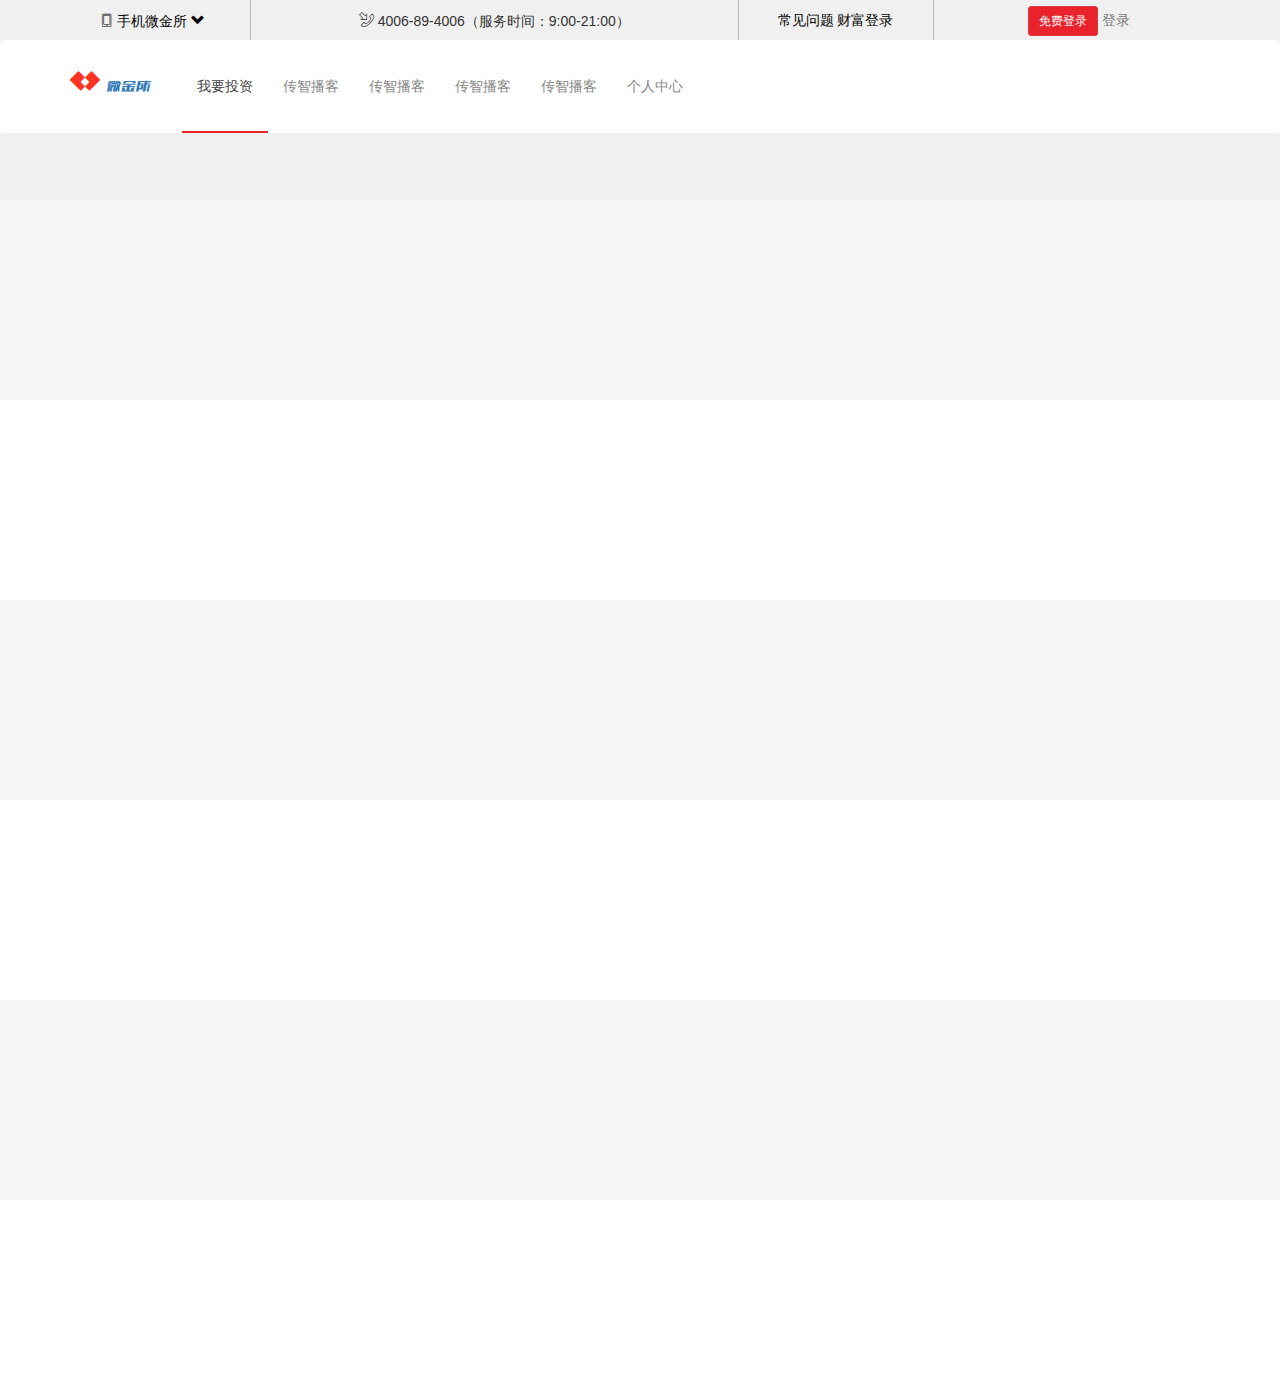
==== demo.html @ 35996779 "first" ====
<!DOCTYPE html>
<html lang="en">
<head>
    <meta charset="UTF-8">
    <meta http-equiv="X-UA-Compatible" content="IE=edge">
    <meta name="viewport" content="width=device-width, initial-scale=1.0,user-scalable=no">
    <title>传智博客-安全互联网的金融交易平台</title>
    <link rel="stylesheet" href="lib/bootstrap/css/bootstrap.css">
    <link rel="stylesheet" href="css/main.css">
<!--[if lt IE 9]>
    <script src="lib/html5shiv/html5shiv.js"></script>
    <script src="lib/respond/respond.src.js"></script>
<![endif]-->
</head>
<body>
<!--头部区域-->
<header id="header">
    <div class="top-bar">
        <div class="container hidden-xs hidden-sm">
            <div class="row">
                <div class="col-md-2 text-center">
                    <a href="#" class="mobil-link"><i class="icon-mobilephone"></i>
                        <span>手机微金所</span>
                        <i class="glyphicon glyphicon-chevron-down"></i>
                    <img src="img/c_06.jpg" alt="扫一下">
                    </a>
                </div>
                <div class="col-md-5 text-center">
                    <i class="icon-telephone"></i>
                    <span>4006-89-4006（服务时间：9:00-21:00）</span>
                </div>
                <div class="col-md-2 text-center">
                    <a href="#">常见问题</a>
                    <a href="#">财富登录</a>
                </div>
                <div class="col-md-3 text-center">
                    <a href="#" class="btn btn-register btn-sm">免费登录</a>
                    <a href="#" class="text-muted" data-toggle="modal" data-target=".modal">登录</a>
                </div>
            </div>
        </div>
    </div>
    <nav class="navbar navbar-itcast" data-spy="affix" data-offset-top="200" data-offset-bottom="1000">
    <div class="container">
        <div class="navbar-header">
            <button type="button" class="navbar-toggle collapsed" data-toggle="collapse" data-target="#bs-example-navbar-collapse-1" aria-expanded="false">
                <span class="sr-only">切换菜单显示</span>
                <span class="icon-bar"></span>
                <span class="icon-bar"></span>
                <span class="icon-bar"></span>
            </button>
            <a class="navbar-brand" href="#">
               <i class="icon-icon"></i>
               <i class="icon-logo"></i>
            </a>
            <div class="collapse navbar-collapse" id="nav_menu">
                <ul class="nav navbar-nav">
                    <li class="active"><a href="#">我要投资 <span class="sr-only">(current)</span></a></li>
                    <li><a href="#">传智播客</a></li>
                    <li><a href="#">传智播客</a></li>
                    <li><a href="#">传智播客</a></li>
                    <li><a href="#">传智播客</a></li>
                </ul>
                <ul class="nav navbar-nav navbar-right hidden-sm ">
                    <li><a href="#">个人中心</a></li>
                </ul>
            </div>
        </div>
    </div>
    </nav>
</header>
<!--头部区域-->
<!--广告轮播-->
<section></section>
<!--广告轮播-->
<!--特色介绍-->
<section></section>
<!--特色介绍-->
<!--立即预约-->
<section></section>
<!--立即预约-->
<!--产品推荐-->
<section></section>
<!--产品推荐-->
<!--新闻列表-->
<section></section>
<!--新闻列表-->
<!--合作伙伴-->
<section></section>
<!--合作伙伴-->
<!--脚注区域-->
<footer></footer>
<!--脚注区域-->



<script src="lib/jquery/jquery.js"></script>
<script src="lib/bootstrap/js/bootstrap.js"></script>
<script src="js/main.js"></script>
</body>
</html>
---- css/main.css ----
/*
*自定义样式
*样式都通过id去限定
*竟可能多使用直接子代选择器

*/
/* 
*公共样式
 */

body {
  font-family: "Helvetica Neue", Helvetica, Microsoft Yahei, Hiragino Sans GB,
    WenQuanYi Micro Hei, sans-serif;
}
body,
html{
    padding: 0;
    margin:0;
}
/*引用字体图标*/
@font-face {
    font-family:'kkk';
    src: url('../font/MiFie-Web-Font.eot') format('embedded-opentype'),
    url('../font/MiFie-Web-Font.svg')format('svg'),
    url('../font/MiFie-Web-Font.ttf')format('truetype'),
    url('../font/MiFie-Web-Font.woff')format('woff');
    font-weight: normal;
    font-style: normal;
}
/*这里选择以icon开头的class与包含 icon的类名*/
[class^="icon-"],[class*=" icon-"]{
    font-family: kkk;
    font-style: normal;

}
.icon-mobilephone::before {
    content: "\e908";
    font-size: 13px;
}
.icon-telephone::before {
    content: "\e909";
    font-size: 15px;
}
.icon-logo::before {
    content: "\e93e";
}

.icon-icon::before {
    content: "\e920";
    font-size: 30px;
    line-height: 30px;
    color: #f32;
}


/**
*头部区域
*/
#header {
  height: 200px;
  background-color: #f0f0f0;
}

#header > .top-bar >.container {
    height: 40px;
    line-height: 40px;
}
#header > .top-bar > .container >.row >div{
    height: 40px;
}
#header > .top-bar > .container >.row >div+div{
    border-left: 1px solid #c0c0c0;
}
#header >.top-bar > .container .col-md-2 a{
    color: #000000;
}
#header >.top-bar > .container .col-md-2 a:hover{
    text-decoration: none;
}
#header .mobil-link > img{
    display: none;
    position: absolute;
    left: 50%;
    margin:-60px;
    top:87px;
}
#header .mobil-link:hover >img {
    display: block;
}
#header #nav_menu{
    float: left;
}

#header .navbar-brand{
    height: 70px;
    padding: 10px 15px;
    line-height: 70px;
    vertical-align: center;
}

#header .navbar-nav > li >a{
    line-height: 60px;
}


 /*bookstrap拓展*/
.navbar-itcast {
    background-color: #fff;
    border-bottom-color: #f0f0f0;
    margin-bottom: 0;
    width: 100%;
    z-index: 1;
    top: 0;
}

.navbar-itcast .navbar-brand {
    height: 70px;
    padding: 10px 15px;
}

.navbar-itcast .navbar-brand:hover,
.navbar-itcast .navbar-brand:focus {
    color: #5e5e5e;
    background-color: transparent;
}

.navbar-itcast .navbar-text {
    color: #777;
}

.navbar-itcast .navbar-nav > li > a {
    color: #878787;
    font-size: 1.4rem;
    line-height: 38px;
}


/*@media screen and (min-width: 992px) {
  .navbar-itcast .navbar-nav > li > a {
    font-size: 1.6rem;
  }
}*/

.navbar-itcast .navbar-nav > li > a:hover,
.navbar-itcast .navbar-nav > li > a:focus {
    color: #424242;
    background-color: transparent;
    border-bottom: 2px solid #e9232c;
}

.navbar-itcast .navbar-nav > .active > a,
.navbar-itcast .navbar-nav > .active > a:hover,
.navbar-itcast .navbar-nav > .active > a:focus {
    color: #424242;
    background-color: #fff;
    border-bottom: 2px solid #e9232c;
}

.navbar-itcast .navbar-nav > .disabled > a,
.navbar-itcast .navbar-nav > .disabled > a:hover,
.navbar-itcast .navbar-nav > .disabled > a:focus {
    color: #ccc;
    background-color: transparent;
}

.navbar-itcast .navbar-toggle {
    border-color: #ddd;
    margin-top: 18px;
    margin-bottom: 18px;
}

.navbar-itcast .navbar-toggle:hover,
.navbar-itcast .navbar-toggle:focus {
    background-color: #ddd;
}

.navbar-itcast .navbar-toggle .icon-bar {
    background-color: #888;
}

.navbar-itcast .navbar-collapse,
.navbar-itcast .navbar-form {
    border-color: #e7e7e7;
}

.navbar-itcast .navbar-nav > .open > a,
.navbar-itcast .navbar-nav > .open > a:hover,
.navbar-itcast .navbar-nav > .open > a:focus {
    color: #555;
    background-color: #e7e7e7;
}

@media (max-width: 767px) {
    .navbar-itcast .navbar-nav .open .dropdown-menu > li > a {
        color: #777;
    }
    .navbar-itcast .navbar-nav .open .dropdown-menu > li > a:hover,
    .navbar-itcast .navbar-nav .open .dropdown-menu > li > a:focus {
        color: #333;
        background-color: transparent;
    }
    .navbar-itcast .navbar-nav .open .dropdown-menu > .active > a,
    .navbar-itcast .navbar-nav .open .dropdown-menu > .active > a:hover,
    .navbar-itcast .navbar-nav .open .dropdown-menu > .active > a:focus {
        color: #555;
        background-color: #e7e7e7;
    }
    .navbar-itcast .navbar-nav .open .dropdown-menu > .disabled > a,
    .navbar-itcast .navbar-nav .open .dropdown-menu > .disabled > a:hover,
    .navbar-itcast .navbar-nav .open .dropdown-menu > .disabled > a:focus {
        color: #ccc;
        background-color: transparent;
    }
}

.navbar-itcast .navbar-link {
    color: #777;
}

.navbar-itcast .navbar-link:hover {
    color: #333;
}

.navbar-itcast .btn-link {
    color: #777;
}

.navbar-itcast .btn-link:hover,
.navbar-itcast .btn-link:focus {
    color: #333;
}

.navbar-itcast .btn-link[disabled]:hover,
fieldset[disabled] .navbar-itcast .btn-link:hover,
.navbar-itcast .btn-link[disabled]:focus,
fieldset[disabled] .navbar-itcast .btn-link:focus {
    color: #ccc;
}


.btn-register {
    color: #FFFFFF;
    background-color: #E9232C;
    border-color: #DB3B43;
}

.btn-register:hover,
.btn-register:focus,
.btn-register:active,
.btn-register.active,
.open .dropdown-toggle.btn-register {
    color: #FFFFFF;
    background-color: #E9232C;
    border-color: #DB3B43;
}

.btn-register:active,
.btn-register.active,
.open .dropdown-toggle.btn-register {
    background-image: none;
}

.btn-register.disabled,
.btn-register[disabled],
fieldset[disabled] .btn-register,
.btn-register.disabled:hover,
.btn-register[disabled]:hover,
fieldset[disabled] .btn-register:hover,
.btn-register.disabled:focus,
.btn-register[disabled]:focus,
fieldset[disabled] .btn-register:focus,
.btn-register.disabled:active,
.btn-register[disabled]:active,
fieldset[disabled] .btn-register:active,
.btn-register.disabled.active,
.btn-register[disabled].active,
fieldset[disabled] .btn-register.active {
    background-color: #E9232C;
    border-color: #DB3B43;
}

.btn-register .badge {
    color: #E9232C;
    background-color: #FFFFFF;
}

/*#header > .top-bar >.container > .row div{*/
/*    height: 40px;*/
/*    background-color: #ccc;*/
/*}*/

#header > .nav {
    border-bottom: 1px solid #c0c0c0;
}


/**
*测试样式区域
*/
section {
  height: 200px;
  background-color: #fff;
}
section:nth-of-type(2n + 1) {
  background-color: #f5f5f5;
}

/**
*脚注区域
*/
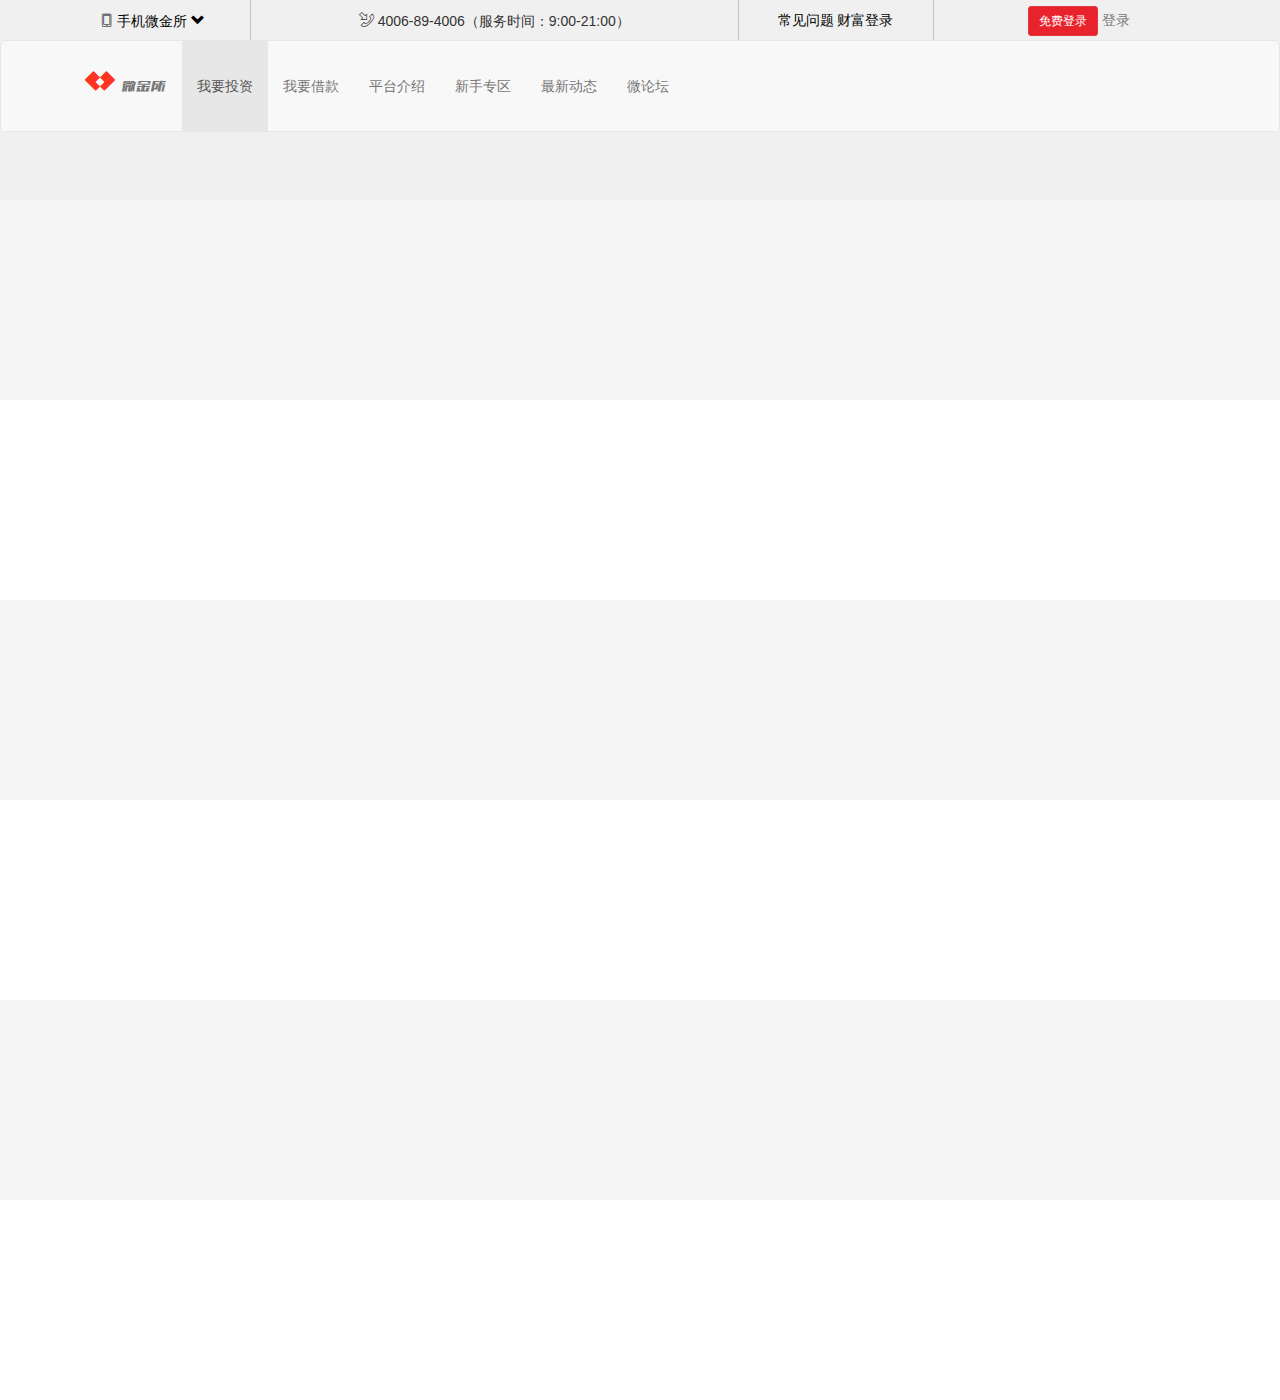
==== commit 97aff746: "first" ====
--- a/demo.html
+++ b/demo.html
@@ -40,34 +40,44 @@
             </div>
         </div>
     </div>
-    <nav class="navbar navbar-itcast" data-spy="affix" data-offset-top="200" data-offset-bottom="1000">
-    <div class="container">
-        <div class="navbar-header">
-            <button type="button" class="navbar-toggle collapsed" data-toggle="collapse" data-target="#bs-example-navbar-collapse-1" aria-expanded="false">
-                <span class="sr-only">切换菜单显示</span>
-                <span class="icon-bar"></span>
-                <span class="icon-bar"></span>
-                <span class="icon-bar"></span>
-            </button>
-            <a class="navbar-brand" href="#">
-               <i class="icon-icon"></i>
-               <i class="icon-logo"></i>
-            </a>
-            <div class="collapse navbar-collapse" id="nav_menu">
+<!--    导航部分-->
+    <nav class="navbar navbar-mianbao">
+        <div class="container">
+        <div class="container-fluid">
+            <!-- Brand and toggle get grouped for better mobile display -->
+            <div class="navbar-header">
+                <button type="button" class="navbar-toggle collapsed" data-toggle="collapse" data-target="#bs-example-navbar-collapse-1" aria-expanded="false">
+                    <span class="sr-only">面包线</span>
+                    <span class="icon-bar"></span>
+                    <span class="icon-bar"></span>
+                    <span class="icon-bar"></span>
+                </button>
+                <a class="navbar-brand" href="#">
+                    <i class="icon-icon"></i>
+                    <i class="icon-logo"></i>
+                </a>
+            </div>
+            <!-- Collect the nav links, forms, and other content for toggling -->
+            <div class="collapse navbar-collapse" id="bs-example-navbar-collapse-1">
                 <ul class="nav navbar-nav">
                     <li class="active"><a href="#">我要投资 <span class="sr-only">(current)</span></a></li>
-                    <li><a href="#">传智播客</a></li>
-                    <li><a href="#">传智播客</a></li>
-                    <li><a href="#">传智播客</a></li>
-                    <li><a href="#">传智播客</a></li>
+                    <li><a href="#">我要借款</a></li>
+                    <li><a href="#">平台介绍</a></li>
+                    <li><a href="#">新手专区</a></li>
+                    <li><a href="#">最新动态</a></li>
+                    <li><a href="#">微论坛</a></li>
+
                 </ul>
-                <ul class="nav navbar-nav navbar-right hidden-sm ">
-                    <li><a href="#">个人中心</a></li>
-                </ul>
-            </div>
+
+            </div><!-- /.navbar-collapse -->
+        </div><!-- /.container-fluid -->
         </div>
-    </div>
     </nav>
+
+
+
+
+
 </header>
 <!--头部区域-->
 <!--广告轮播-->
--- a/css/main.css
+++ b/css/main.css
@@ -2,7 +2,6 @@
 *自定义样式
 *样式都通过id去限定
 *竟可能多使用直接子代选择器
-
 */
 /* 
 *公共样式
@@ -103,36 +102,6 @@
 }
 
 
- /*bookstrap拓展*/
-.navbar-itcast {
-    background-color: #fff;
-    border-bottom-color: #f0f0f0;
-    margin-bottom: 0;
-    width: 100%;
-    z-index: 1;
-    top: 0;
-}
-
-.navbar-itcast .navbar-brand {
-    height: 70px;
-    padding: 10px 15px;
-}
-
-.navbar-itcast .navbar-brand:hover,
-.navbar-itcast .navbar-brand:focus {
-    color: #5e5e5e;
-    background-color: transparent;
-}
-
-.navbar-itcast .navbar-text {
-    color: #777;
-}
-
-.navbar-itcast .navbar-nav > li > a {
-    color: #878787;
-    font-size: 1.4rem;
-    line-height: 38px;
-}
 
 
 /*@media screen and (min-width: 992px) {
@@ -141,102 +110,145 @@
   }
 }*/
 
-.navbar-itcast .navbar-nav > li > a:hover,
-.navbar-itcast .navbar-nav > li > a:focus {
-    color: #424242;
+/*#header > .top-bar >.container > .row div{*/
+/*    height: 40px;*/
+/*    background-color: #ccc;*/
+/*}*/
+
+#header > .nav {
+    border-bottom: 1px solid #c0c0c0;
+}
+
+
+/**
+*测试样式区域
+*/
+section {
+  height: 200px;
+  background-color: #fff;
+}
+section:nth-of-type(2n + 1) {
+  background-color: #f5f5f5;
+}
+
+/**
+*脚注区域
+*/
+
+
+
+
+
+
+
+
+
+
+
+
+/*bookstrap拓展*/
+
+
+/*面包线导航栏*/
+.navbar-mianbao {
+    background-color: #f8f8f8;
+    border-color: #e7e7e7;
+}
+.navbar-mianbao .navbar-brand {
+    color: #777;
+}
+.navbar-mianbao .navbar-brand:hover,
+.navbar-mianbao .navbar-brand:focus {
+    color: #5e5e5e;
     background-color: transparent;
-    border-bottom: 2px solid #e9232c;
-}
-
-.navbar-itcast .navbar-nav > .active > a,
-.navbar-itcast .navbar-nav > .active > a:hover,
-.navbar-itcast .navbar-nav > .active > a:focus {
-    color: #424242;
-    background-color: #fff;
-    border-bottom: 2px solid #e9232c;
-}
-
-.navbar-itcast .navbar-nav > .disabled > a,
-.navbar-itcast .navbar-nav > .disabled > a:hover,
-.navbar-itcast .navbar-nav > .disabled > a:focus {
+}
+.navbar-mianbao .navbar-text {
+    color: #777;
+}
+.navbar-mianbao .navbar-nav > li > a {
+    color: #777;
+}
+.navbar-mianbao .navbar-nav > li > a:hover,
+.navbar-mianbao .navbar-nav > li > a:focus {
+    color: #333;
+    background-color: transparent;
+}
+.navbar-mianbao .navbar-nav > .active > a,
+.navbar-mianbao .navbar-nav > .active > a:hover,
+.navbar-mianbao .navbar-nav > .active > a:focus {
+    color: #555;
+    background-color: #e7e7e7;
+}
+.navbar-mianbao .navbar-nav > .disabled > a,
+.navbar-mianbao .navbar-nav > .disabled > a:hover,
+.navbar-mianbao .navbar-nav > .disabled > a:focus {
     color: #ccc;
     background-color: transparent;
 }
-
-.navbar-itcast .navbar-toggle {
+.navbar-mianbao .navbar-toggle {
     border-color: #ddd;
-    margin-top: 18px;
-    margin-bottom: 18px;
-}
-
-.navbar-itcast .navbar-toggle:hover,
-.navbar-itcast .navbar-toggle:focus {
+}
+.navbar-mianbao .navbar-toggle:hover,
+.navbar-mianbao .navbar-toggle:focus {
     background-color: #ddd;
 }
-
-.navbar-itcast .navbar-toggle .icon-bar {
+.navbar-mianbao .navbar-toggle .icon-bar {
     background-color: #888;
 }
-
-.navbar-itcast .navbar-collapse,
-.navbar-itcast .navbar-form {
+.navbar-mianbao .navbar-collapse,
+.navbar-mianbao .navbar-form {
     border-color: #e7e7e7;
 }
-
-.navbar-itcast .navbar-nav > .open > a,
-.navbar-itcast .navbar-nav > .open > a:hover,
-.navbar-itcast .navbar-nav > .open > a:focus {
+.navbar-mianbao .navbar-nav > .open > a,
+.navbar-mianbao .navbar-nav > .open > a:hover,
+.navbar-mianbao .navbar-nav > .open > a:focus {
     color: #555;
     background-color: #e7e7e7;
 }
-
 @media (max-width: 767px) {
-    .navbar-itcast .navbar-nav .open .dropdown-menu > li > a {
+    .navbar-mianbao .navbar-nav .open .dropdown-menu > li > a {
         color: #777;
     }
-    .navbar-itcast .navbar-nav .open .dropdown-menu > li > a:hover,
-    .navbar-itcast .navbar-nav .open .dropdown-menu > li > a:focus {
+    .navbar-mianbao .navbar-nav .open .dropdown-menu > li > a:hover,
+    .navbar-mianbao .navbar-nav .open .dropdown-menu > li > a:focus {
         color: #333;
         background-color: transparent;
     }
-    .navbar-itcast .navbar-nav .open .dropdown-menu > .active > a,
-    .navbar-itcast .navbar-nav .open .dropdown-menu > .active > a:hover,
-    .navbar-itcast .navbar-nav .open .dropdown-menu > .active > a:focus {
+    .navbar-mianbao .navbar-nav .open .dropdown-menu > .active > a,
+    .navbar-mianbao .navbar-nav .open .dropdown-menu > .active > a:hover,
+    .navbar-mianbao .navbar-nav .open .dropdown-menu > .active > a:focus {
         color: #555;
         background-color: #e7e7e7;
     }
-    .navbar-itcast .navbar-nav .open .dropdown-menu > .disabled > a,
-    .navbar-itcast .navbar-nav .open .dropdown-menu > .disabled > a:hover,
-    .navbar-itcast .navbar-nav .open .dropdown-menu > .disabled > a:focus {
+    .navbar-mianbao .navbar-nav .open .dropdown-menu > .disabled > a,
+    .navbar-mianbao .navbar-nav .open .dropdown-menu > .disabled > a:hover,
+    .navbar-mianbao .navbar-nav .open .dropdown-menu > .disabled > a:focus {
         color: #ccc;
         background-color: transparent;
     }
 }
-
-.navbar-itcast .navbar-link {
-    color: #777;
-}
-
-.navbar-itcast .navbar-link:hover {
+.navbar-mianbao .navbar-link {
+    color: #777;
+}
+.navbar-mianbao .navbar-link:hover {
     color: #333;
 }
-
-.navbar-itcast .btn-link {
-    color: #777;
-}
-
-.navbar-itcast .btn-link:hover,
-.navbar-itcast .btn-link:focus {
+.navbar-mianbao .btn-link {
+    color: #777;
+}
+.navbar-mianbao .btn-link:hover,
+.navbar-mianbao .btn-link:focus {
     color: #333;
 }
-
-.navbar-itcast .btn-link[disabled]:hover,
-fieldset[disabled] .navbar-itcast .btn-link:hover,
-.navbar-itcast .btn-link[disabled]:focus,
-fieldset[disabled] .navbar-itcast .btn-link:focus {
+.navbar-mianbao .btn-link[disabled]:hover,
+fieldset[disabled] .navbar-mianbao .btn-link:hover,
+.navbar-mianbao .btn-link[disabled]:focus,
+fieldset[disabled] .navbar-mianbao .btn-link:focus {
     color: #ccc;
 }
 
+
+/*top-bar部分的拓展*/
 
 .btn-register {
     color: #FFFFFF;
@@ -283,28 +295,3 @@
     color: #E9232C;
     background-color: #FFFFFF;
 }
-
-/*#header > .top-bar >.container > .row div{*/
-/*    height: 40px;*/
-/*    background-color: #ccc;*/
-/*}*/
-
-#header > .nav {
-    border-bottom: 1px solid #c0c0c0;
-}
-
-
-/**
-*测试样式区域
-*/
-section {
-  height: 200px;
-  background-color: #fff;
-}
-section:nth-of-type(2n + 1) {
-  background-color: #f5f5f5;
-}
-
-/**
-*脚注区域
-*/
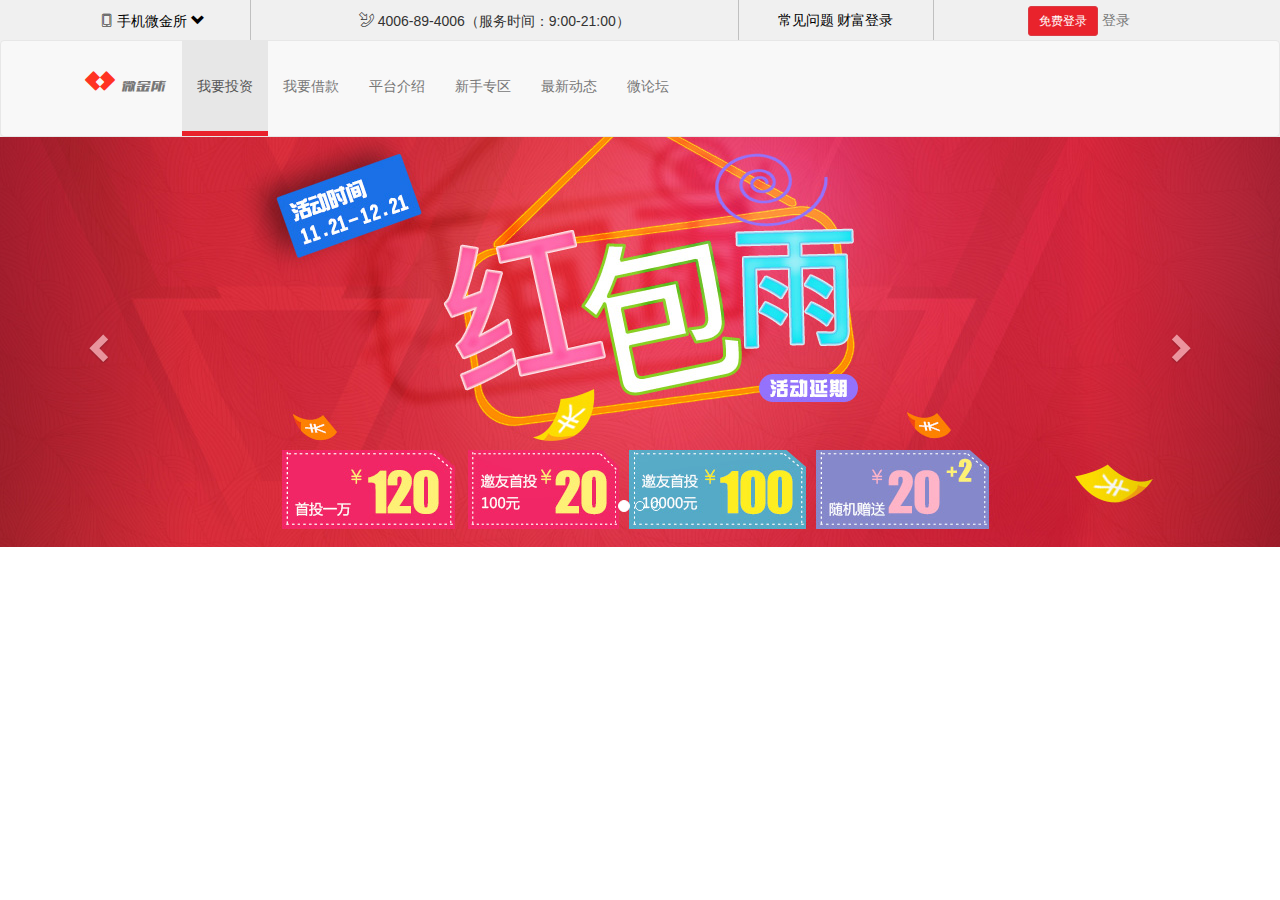
==== commit 56375d88: "rm -r -f .idea/" ====
--- a/demo.html
+++ b/demo.html
@@ -13,7 +13,7 @@
 <![endif]-->
 </head>
 <body>
-<!--头部区域-->
+<!--头部区域开始-->
 <header id="header">
     <div class="top-bar">
         <div class="container hidden-xs hidden-sm">
@@ -68,39 +68,85 @@
                     <li><a href="#">微论坛</a></li>
 
                 </ul>
-
             </div><!-- /.navbar-collapse -->
         </div><!-- /.container-fluid -->
         </div>
     </nav>
 
 
+</header>
+<!--头部区域结束-->
+
+<!--广告轮播开始-->
+<section id="home_lunbotu" class="carousel slide" data-ride="carousel">
+
+        <!-- 轮播图中间小点部分 -->
+        <ol class="carousel-indicators">
+            <li data-target="#home_lunbotu" data-slide-to="0" class="active"></li>
+            <li data-target="#home_lunbotu" data-slide-to="1"></li>
+            <li data-target="#home_lunbotu" data-slide-to="2"></li>
+        </ol>
+
+        <!-- 中间轮播图部分 -->
+        <div class="carousel-inner" role="listbox">
+            <div class="item active">
+                <div class="item-image" data-image-large="img/slide_01_2000x410.jpg" data-image-small="img/slide_01_640x340.jpg" data-image-alt="哈哈" style="background-image: url(img/slide_01_2000x410.jpg);">
+                    <img src="img/slide_01_2000x410.jpg" alt="">
+                </div>
+            </div>
+            <div class="item">
+                <div class="item-image" data-image-large="img/slide_02_2000x410.jpg" data-image-small="img/slide_02_640x340.jpg" data-image-alt="哈哈" style="background-image: url(img/slide_02_2000x410.jpg);">
+                    <img src="img/slide_02_2000x410.jpg" alt="">
+                </div>
+            </div>
+            <div class="item">
+                <div class="item-image" data-image-large="img/slide_03_2000x410.jpg" data-image-small="img/slide_03_640x340.jpg" data-image-alt="哈哈" style="background-image: url(img/slide_03_2000x410.jpg);">
+                    <img src="img/slide_03_2000x410.jpg" alt="">
+                </div>
+            </div>
+        </div>
+
+        <!-- 这里是控制左右两边的左右按钮 -->
+          <!-- Controls -->
+    <a class="left carousel-control" href="#home_lunbotu" role="button" data-slide="prev">
+        <span class="glyphicon glyphicon-chevron-left" aria-hidden="true"></span>
+        <span class="sr-only">Previous</span>
+    </a>
+    <a class="right carousel-control" href="#home_lunbotu" role="button" data-slide="next">
+        <span class="glyphicon glyphicon-chevron-right" aria-hidden="true"></span>
+        <span class="sr-only">Next</span>
+    </a>
 
 
+</section>
+<!--广告轮播结束-->
 
-</header>
-<!--头部区域-->
-<!--广告轮播-->
+<!--特色介绍开始-->
+<section>
+
+
+</section>
+<!--特色介绍结束-->
+
+<!--立即预约开始-->
 <section></section>
-<!--广告轮播-->
-<!--特色介绍-->
+<!--立即预约结束-->
+
+<!--产品推荐开始-->
 <section></section>
-<!--特色介绍-->
-<!--立即预约-->
+<!--产品推荐结束-->
+
+<!--新闻列表开始-->
 <section></section>
-<!--立即预约-->
-<!--产品推荐-->
+<!--新闻列表结束-->
+
+<!--合作伙伴开始-->
 <section></section>
-<!--产品推荐-->
-<!--新闻列表-->
-<section></section>
-<!--新闻列表-->
-<!--合作伙伴-->
-<section></section>
-<!--合作伙伴-->
-<!--脚注区域-->
+<!--合作伙伴结束-->
+
+<!--脚注区域开始-->
 <footer></footer>
-<!--脚注区域-->
+<!--脚注区域结束-->
 
 
 
--- a/css/main.css
+++ b/css/main.css
@@ -53,10 +53,9 @@
 
 
 /**
-*头部区域
+*头部区域开始
 */
 #header {
-  height: 200px;
   background-color: #f0f0f0;
 }
 
@@ -98,9 +97,23 @@
 }
 
 #header .navbar-nav > li >a{
-    line-height: 60px;
-}
-
+     line-height: 60px;
+
+ }
+#header .navbar-nav > li.active a{
+    border-bottom: 5px solid #E9232C;
+}
+#header .navbar-nav > li a:hover{
+    border-bottom: 5px solid #E9232C;
+}
+
+
+#header .navbar-mianbao {
+    margin-bottom: 0;
+}
+#header > .nav {
+    border-bottom: 1px solid #c0c0c0;
+}
 
 
 
@@ -115,21 +128,41 @@
 /*    background-color: #ccc;*/
 /*}*/
 
-#header > .nav {
-    border-bottom: 1px solid #c0c0c0;
-}
+
+/**
+*头部区域结束
+*/
+
+
 
 
 /**
 *测试样式区域
 */
-section {
-  height: 200px;
-  background-color: #fff;
-}
-section:nth-of-type(2n + 1) {
-  background-color: #f5f5f5;
-}
+/*轮播图开始*/
+#home_lunbotu .carousel-inner .item-image{
+    background-position: center center;
+    background-size: cover;
+    width: 100%;
+    overflow: hidden;
+    text-align: center;
+}
+
+#home_lunbotu .carousel-inner .item-image img{
+    width: 100%;
+}
+
+/*这里是屏幕宽度大于768px的时候执行*/
+@media screen and (min-width: 768px){
+    #home_lunbotu .carousel-inner .item-image{
+        height: 410px;
+    }
+    #home_lunbotu .carousel-inner .item-image img{
+        display: none;
+    }
+
+}
+
 
 /**
 *脚注区域
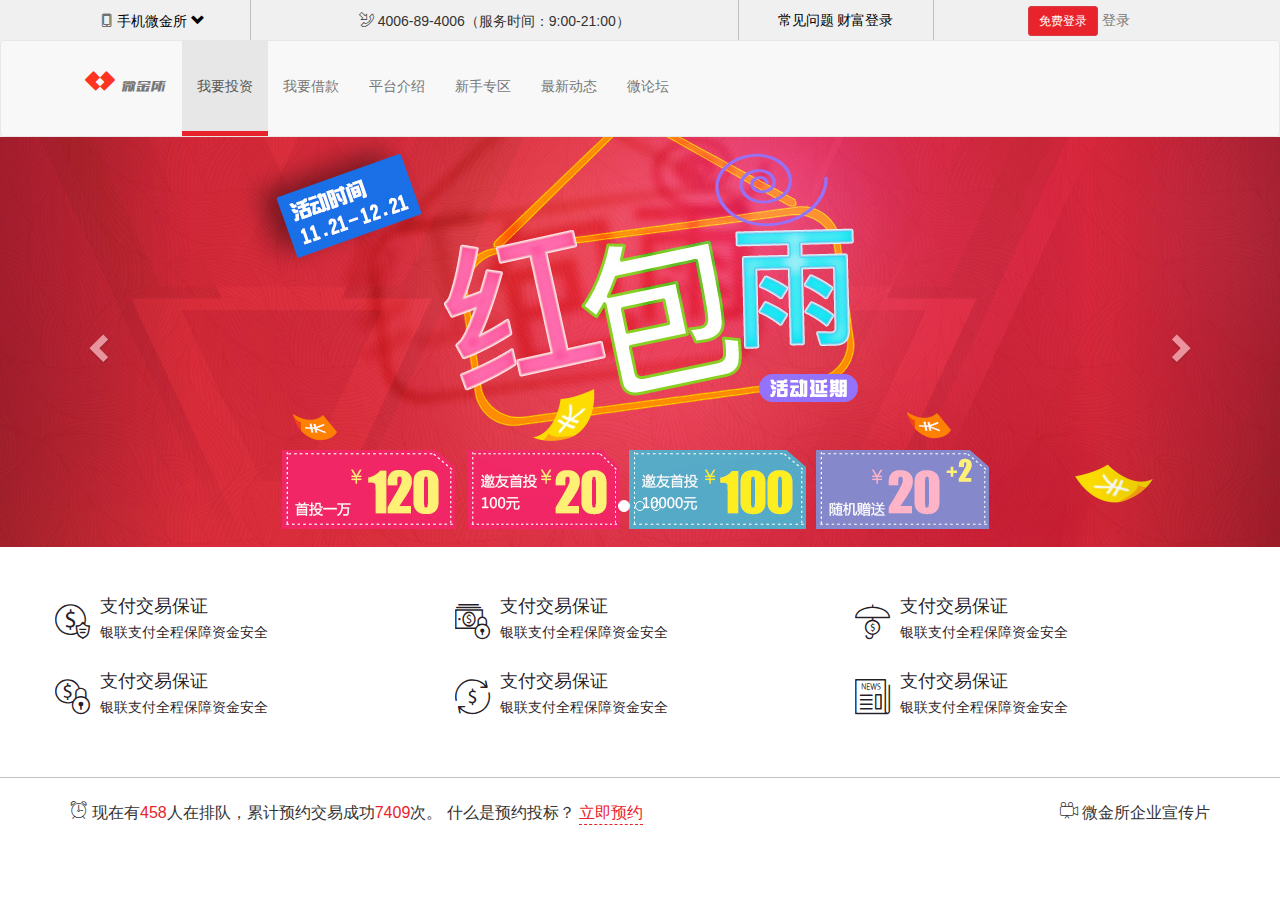
==== commit 2262d41a: "rm -r -f .idea/" ====
--- a/demo.html
+++ b/demo.html
@@ -122,14 +122,107 @@
 <!--广告轮播结束-->
 
 <!--特色介绍开始-->
-<section>
-
-
+<section id="features" class="hidden-xs">
+    <div class="container">
+        <div class="row">
+            <div class="col-md-4 col-sm-6">
+                <a href="">
+                    <div class="media">
+                        <div class="media-left">
+                            <i class="icon-uniE907"></i>
+                        </div>
+                        <div class="media-body">
+                            <h4 class="media-heading">支付交易保证</h4>
+                            <p>银联支付全程保障资金安全</p>
+
+                        </div>
+                    </div>
+                </a>
+            </div>
+            <div class="col-md-4 col-sm-6">
+                <a href="">
+                    <div class="media">
+                        <div class="media-left">
+                            <i class="icon-uniE903"></i>
+                        </div>
+                        <div class="media-body">
+                            <h4 class="media-heading">支付交易保证</h4>
+                            <p>银联支付全程保障资金安全</p>
+
+                        </div>
+                    </div>
+                </a>
+            </div>
+            <div class="col-md-4 col-sm-6">
+                <a href="">
+                    <div class="media">
+                        <div class="media-left">
+                            <i class="icon-uniE901"></i>
+                        </div>
+                        <div class="media-body">
+                            <h4 class="media-heading">支付交易保证</h4>
+                            <p>银联支付全程保障资金安全</p>
+
+                        </div>
+                    </div>
+                </a>
+            </div>
+            <div class="col-md-4 col-sm-6">
+                <a href="">
+                    <div class="media">
+                        <div class="media-left">
+                            <i class="icon-uniE900"></i>
+                        </div>
+                        <div class="media-body">
+                            <h4 class="media-heading">支付交易保证</h4>
+                            <p>银联支付全程保障资金安全</p>
+
+                        </div>
+                    </div>
+                </a>
+            </div>
+            <div class="col-md-4 col-sm-6">
+                <a href="">
+                    <div class="media">
+                        <div class="media-left">
+                            <i class="icon-uniE904"></i>
+                        </div>
+                        <div class="media-body">
+                            <h4 class="media-heading">支付交易保证</h4>
+                            <p>银联支付全程保障资金安全</p>
+
+                        </div>
+                    </div>
+                </a>
+            </div>
+            <div class="col-md-4 col-sm-6">
+                <a href="">
+                    <div class="media">
+                        <div class="media-left">
+                            <i class="icon-uniE902"></i>
+                        </div>
+                        <div class="media-body">
+                            <h4 class="media-heading">支付交易保证</h4>
+                            <p>银联支付全程保障资金安全</p>
+
+                        </div>
+                    </div>
+                </a>
+            </div>
+        </div>
+    </div>
 </section>
 <!--特色介绍结束-->
 
 <!--立即预约开始-->
-<section></section>
+<section id="booking">
+   <div class="container">
+       <div class="pull-left">
+           <p><i class="icon-uniE906"></i>现在有<span>458</span>人在排队，累计预约交易成功<span>7409</span>次。 什么是预约投标？ <a href="#">立即预约</a></p>
+       </div>
+       <div class="pull-right hidden-xs hidden-sm"><i class="icon-uniE905"></i>微金所企业宣传片</div>
+   </div>
+</section>
 <!--立即预约结束-->
 
 <!--产品推荐开始-->
--- a/css/main.css
+++ b/css/main.css
@@ -165,15 +165,86 @@
 
 
 /**
-*脚注区域
-*/
-
-
-
-
-
-
-
+*特色部分开始
+*/
+#features > .container{
+    padding: 40px 0;
+}
+
+#features .media {
+    padding:10px 0;
+}
+
+
+#features > .container a{
+    text-decoration: none;
+    color: rgba(30, 24, 31, 0.97);
+}
+#features > .container a:hover{
+
+    color: #E9232C;
+}
+
+
+.icon-uniE907:before {
+    content: "\e907";
+    font-size: 35px;
+
+}
+.icon-uniE903:before {
+    content: "\e903";
+    font-size: 35px;
+}
+.icon-uniE901:before {
+    content: "\e901";
+    font-size: 35px;
+}
+
+.icon-uniE900:before {
+    content: "\e900";
+    font-size: 35px;
+}
+
+.icon-uniE904:before {
+    content: "\e904";
+    font-size: 35px;
+}
+.icon-uniE902:before {
+    content: "\e902";
+    font-size: 35px;
+}
+
+/**
+*特色部分结束
+*/
+
+/*booking部分*/
+#booking {
+    padding: 20px 0;
+    border-top: 1px solid #c0c0c0;
+    font-size: 16px;
+}
+#booking span{
+    color: #E9232C;
+}
+#booking a{
+    color: #E9232C;
+    display: inline-block;
+    text-decoration: none;
+    border-bottom: 1px dashed #E9232C;
+}
+#booking i{
+    display: inline-block;
+    padding-right: 4px;
+    font-size: 18px;
+}
+
+.icon-uniE905:before {
+    content: "\e905";
+}
+.icon-uniE906:before {
+    content: "\e906";
+}
 
 
 
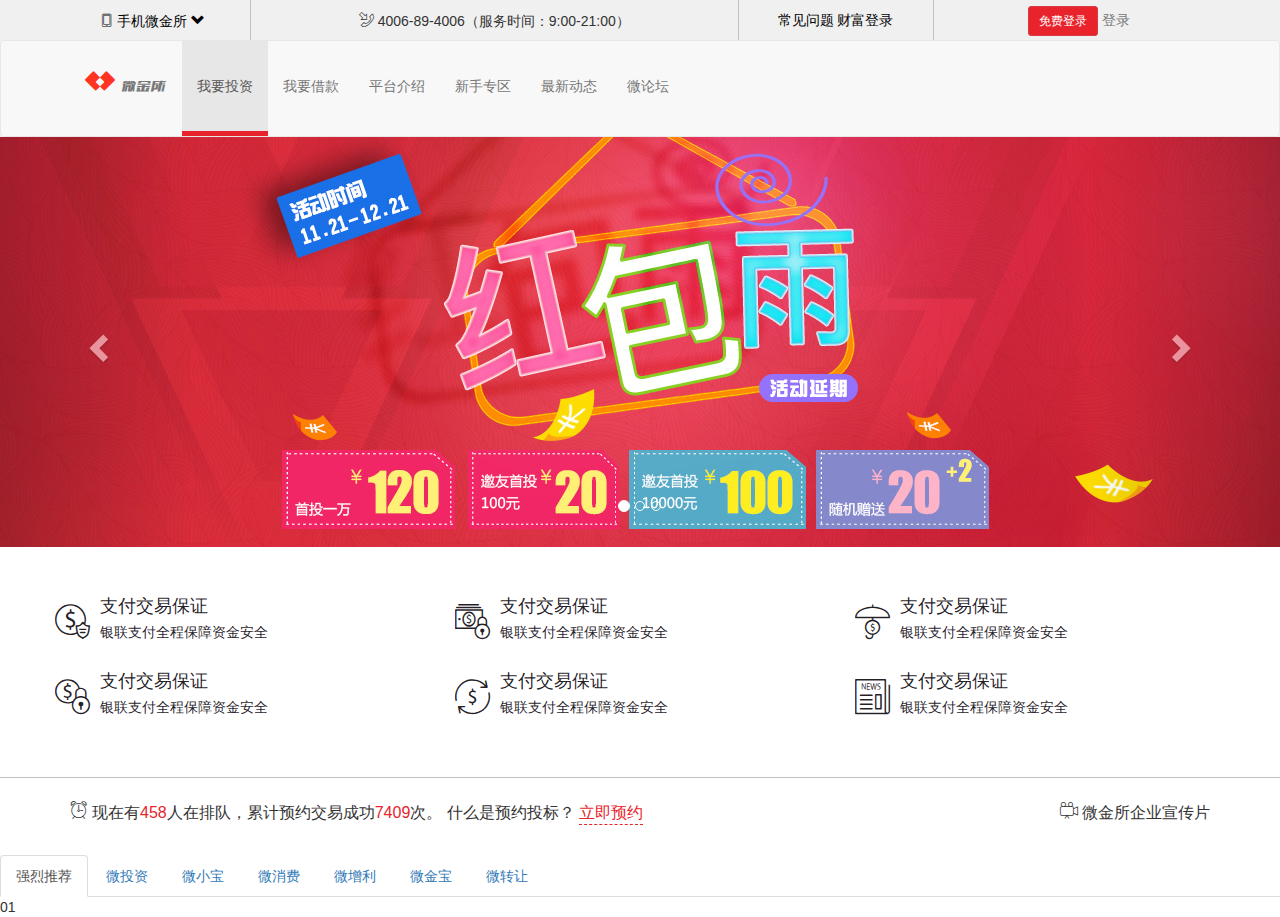
==== commit 8b4ad350: "rm -r -f .idea/" ====
--- a/demo.html
+++ b/demo.html
@@ -226,7 +226,34 @@
 <!--立即预约结束-->
 
 <!--产品推荐开始-->
-<section></section>
+<section id="products">
+    <div>
+
+        <!-- Nav tabs -->
+        <ul class="nav nav-tabs" role="tablist">
+            <li role="presentation" class="active"><a href="#tab01" aria-controls="tab01" role="tab" data-toggle="tab">强烈推荐</a></li>
+            <li role="presentation"><a href="#tab02" aria-controls="tab02" role="tab" data-toggle="tab">微投资</a></li>
+            <li role="presentation"><a href="#tab03" aria-controls="tab03" role="tab" data-toggle="tab">微小宝</a></li>
+            <li role="presentation"><a href="#tab04" aria-controls="tab04" role="tab" data-toggle="tab">微消费</a></li>
+            <li role="presentation"><a href="#tab05" aria-controls="tab05" role="tab" data-toggle="tab">微增利</a></li>
+            <li role="presentation"><a href="#tab06" aria-controls="tab06" role="tab" data-toggle="tab">微金宝</a></li>
+            <li role="presentation"><a href="#tab07" aria-controls="tab07" role="tab" data-toggle="tab">微转让</a></li>
+        </ul>
+
+        <!-- Tab panes -->
+        <div class="tab-content">
+            <div role="tabpanel" class="tab-pane active" id="tab01">01</div>
+            <div role="tabpanel" class="tab-pane" id="tab02">02</div>
+            <div role="tabpanel" class="tab-pane" id="tab03">03</div>
+            <div role="tabpanel" class="tab-pane" id="tab04">04</div>
+            <div role="tabpanel" class="tab-pane" id="tab05">05</div>
+            <div role="tabpanel" class="tab-pane" id="tab06">06</div>
+            <div role="tabpanel" class="tab-pane" id="tab07">06</div>
+        </div>
+
+    </div>
+
+</section>
 <!--产品推荐结束-->
 
 <!--新闻列表开始-->
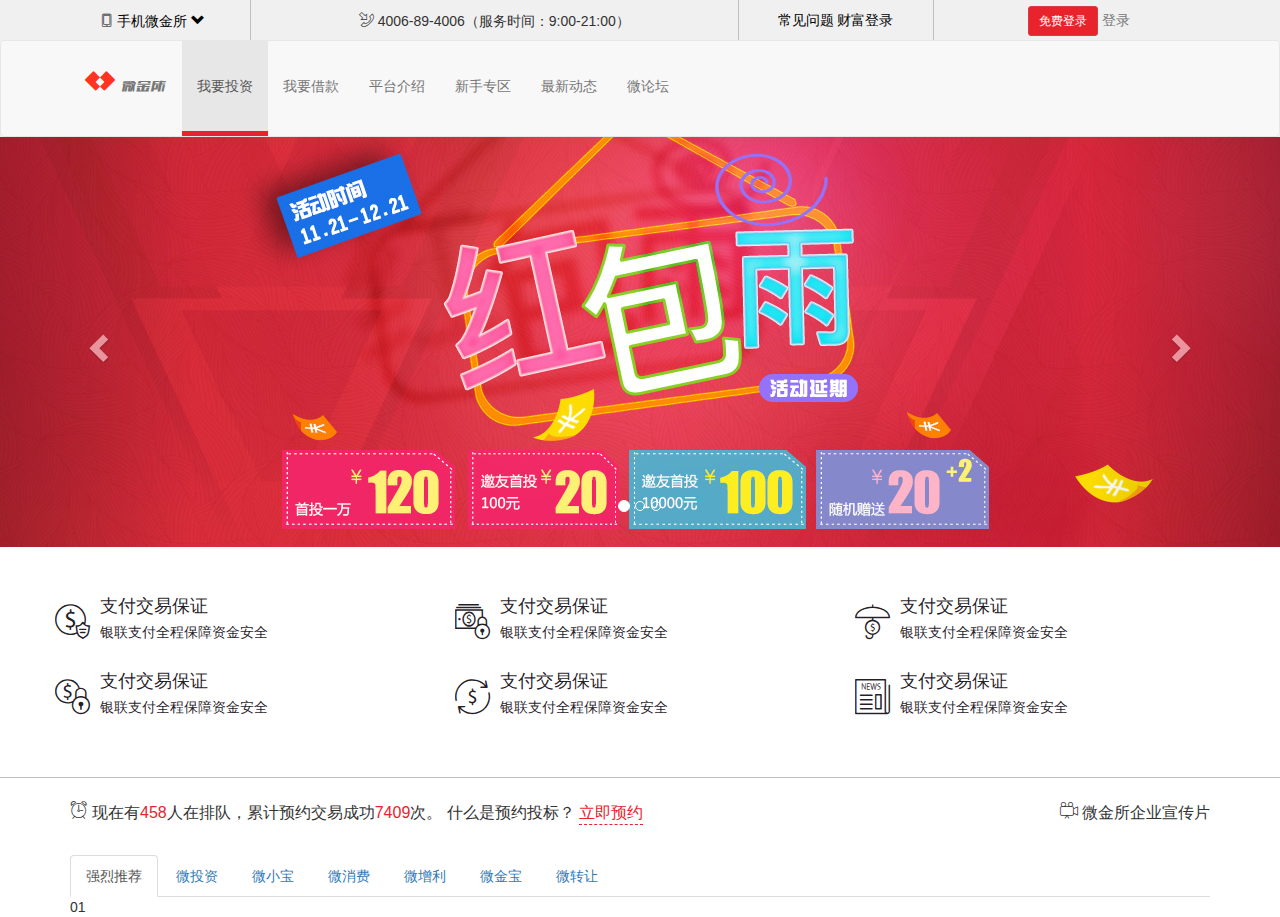
==== commit 018b5ec8: "rm -r -f .idea/" ====
--- a/demo.html
+++ b/demo.html
@@ -227,7 +227,7 @@
 
 <!--产品推荐开始-->
 <section id="products">
-    <div>
+    <div class="container">
 
         <!-- Nav tabs -->
         <ul class="nav nav-tabs" role="tablist">
